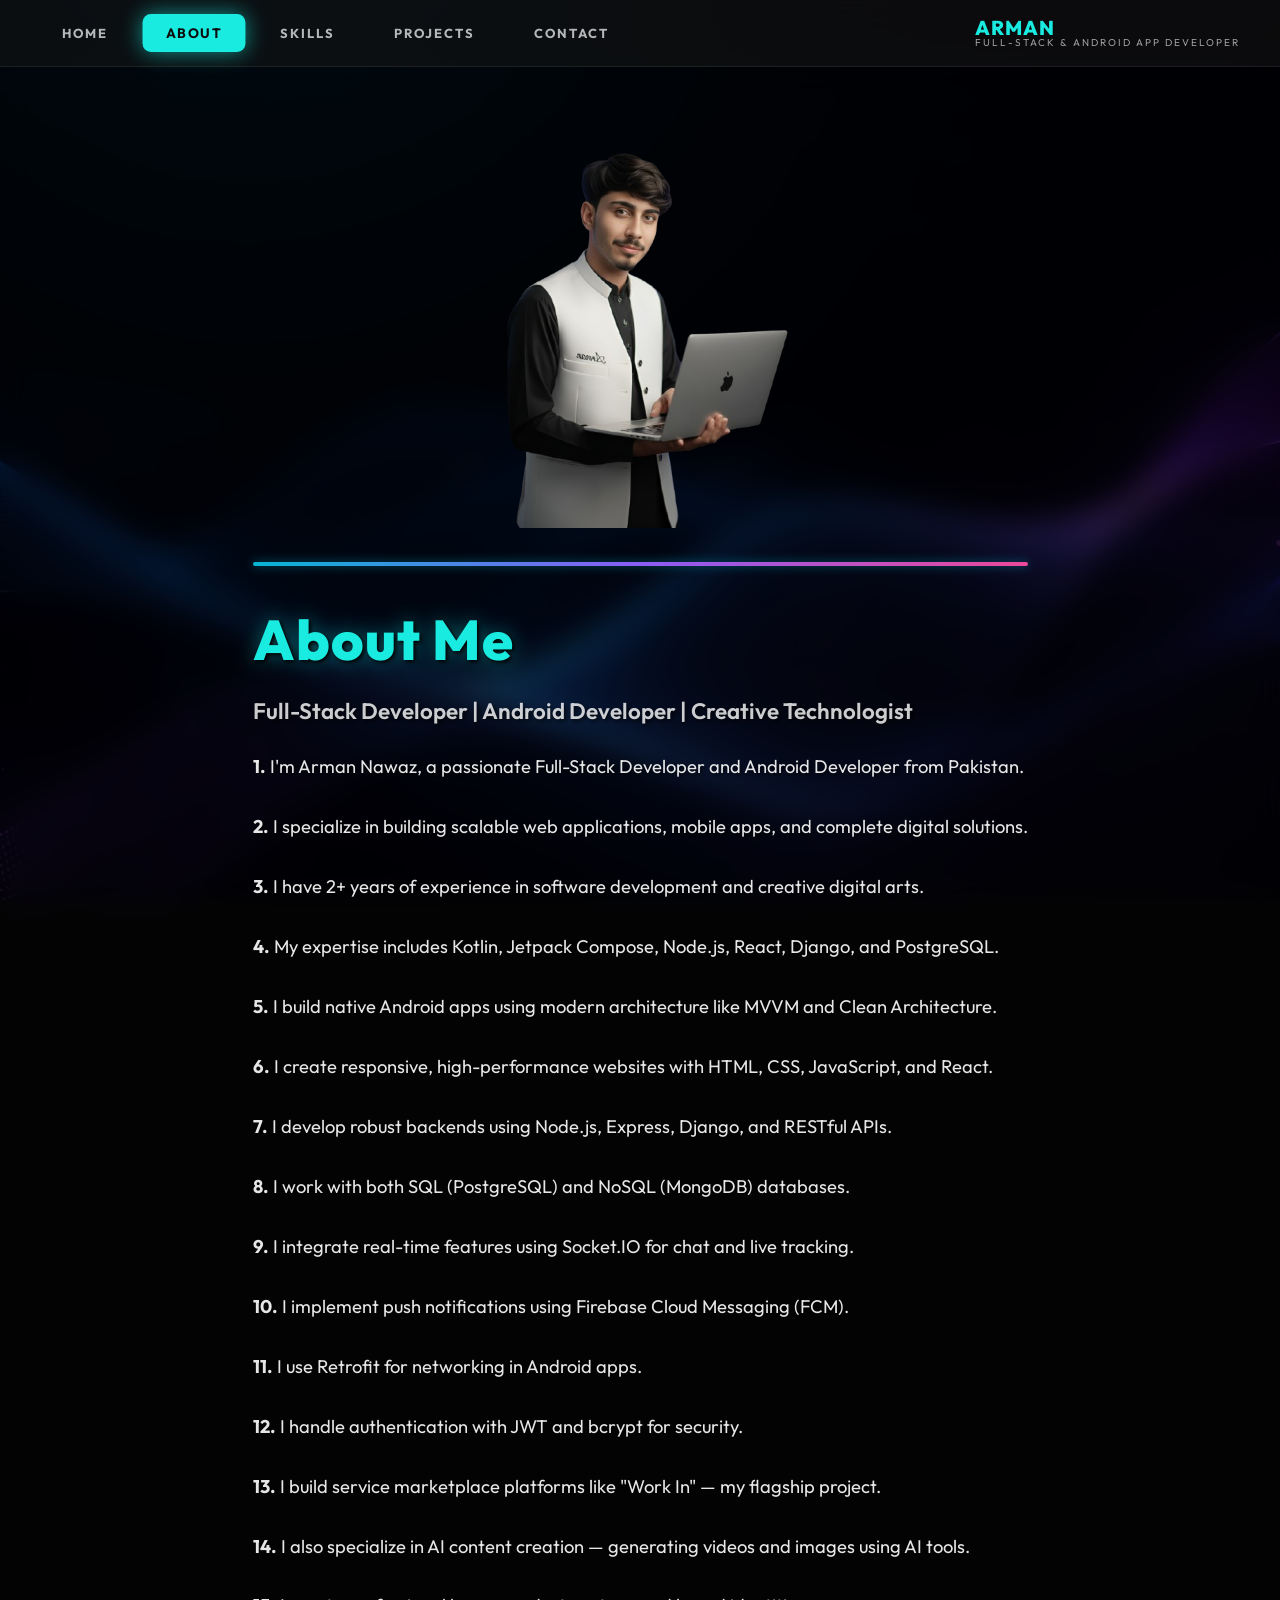
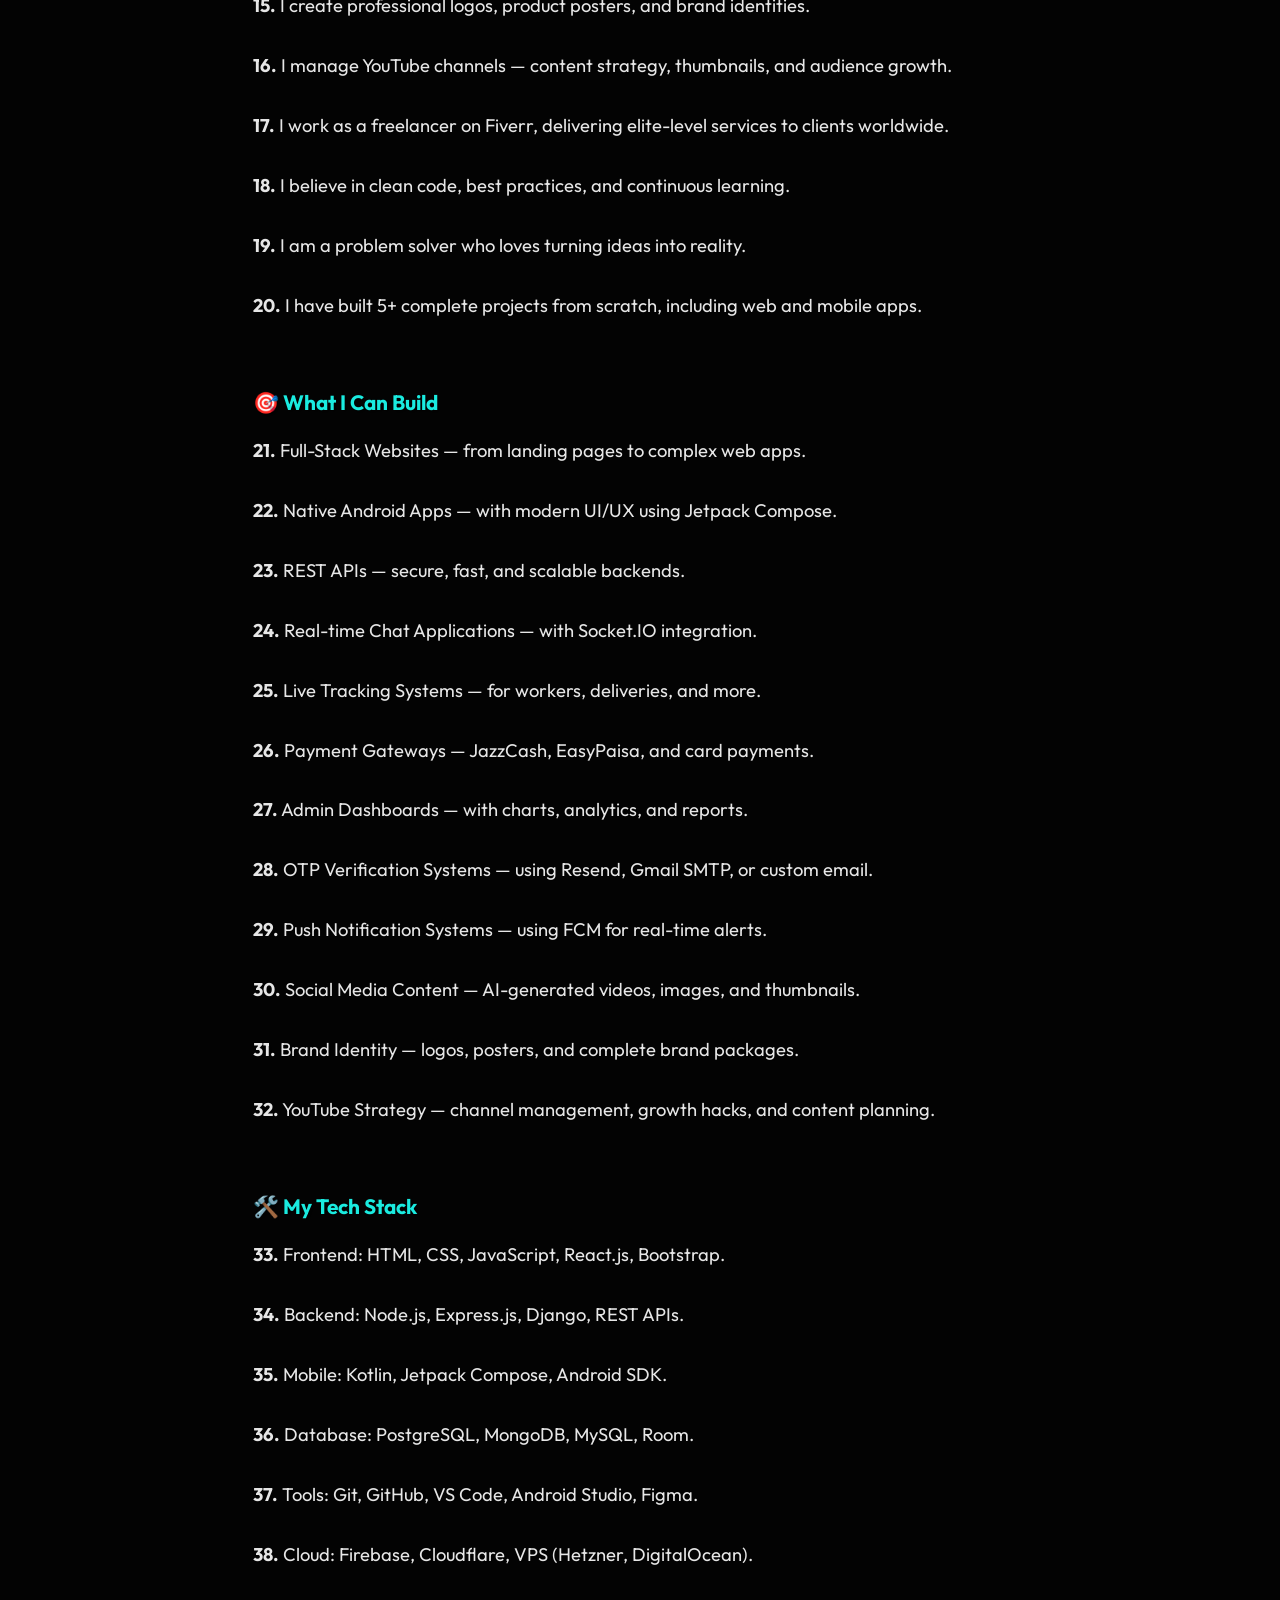
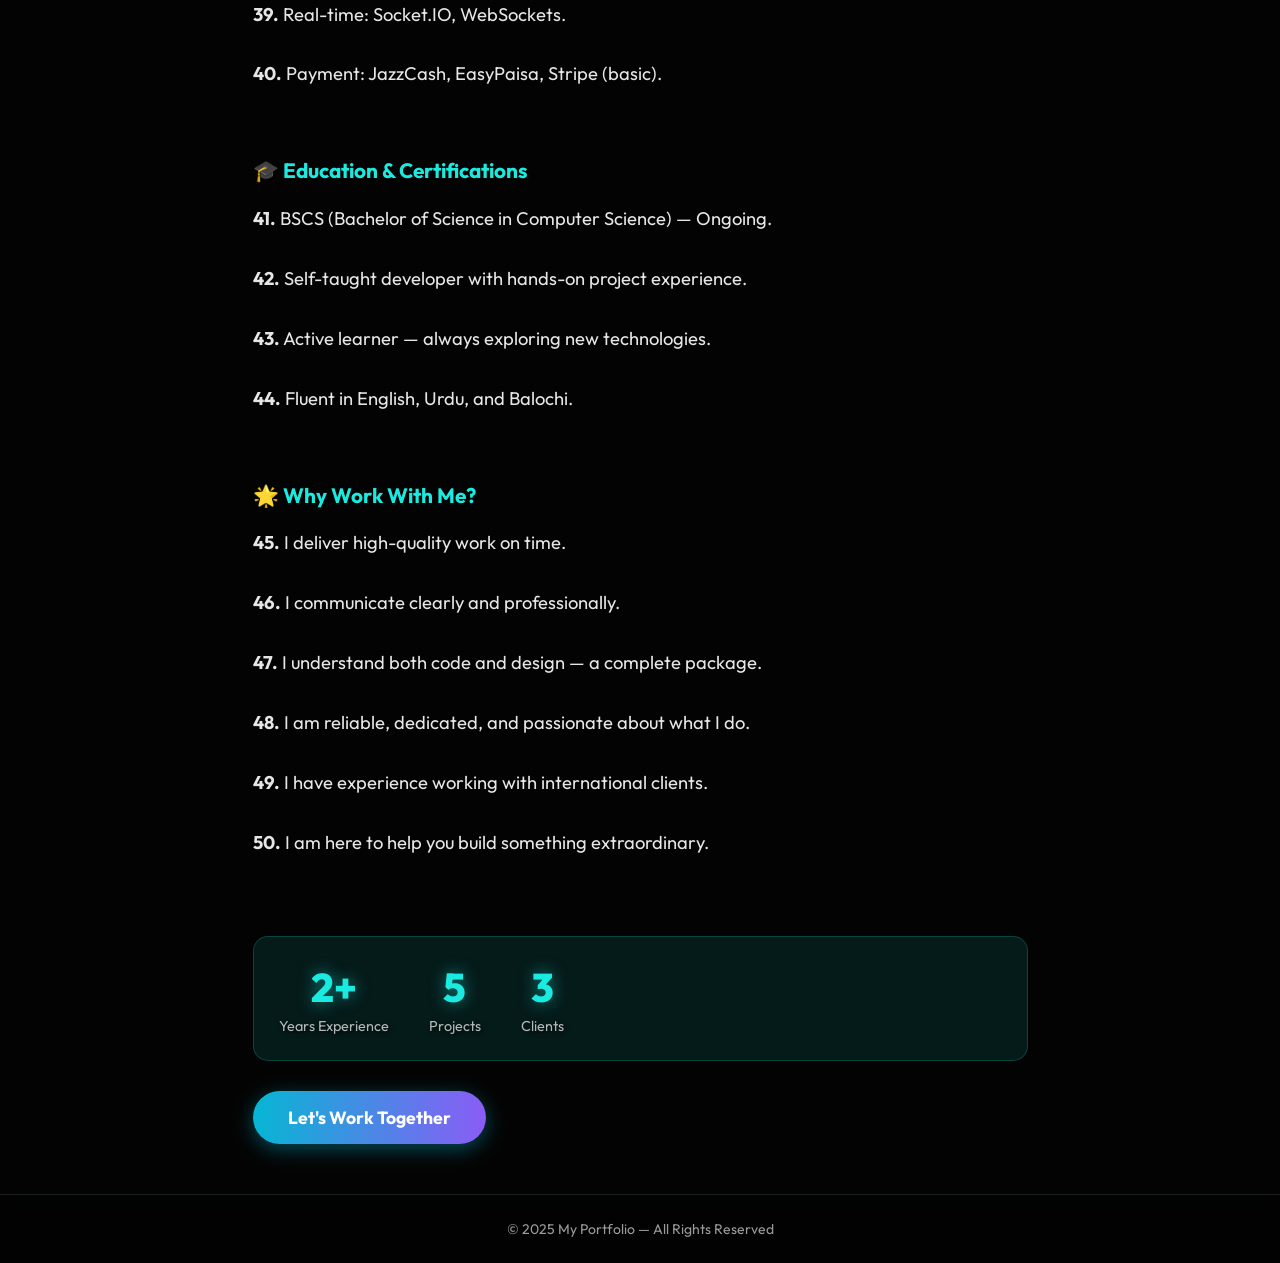
==== about.html @ 62e18ff0 "Add files via upload" ====
<!DOCTYPE html>
<html lang="en">

<head>
  <meta charset="UTF-8">
  <meta name="viewport" content="width=device-width, initial-scale=1.0">
  <title>About Me</title>
  <link rel="preconnect" href="https://fonts.googleapis.com">
  <link rel="preconnect" href="https://fonts.gstatic.com" crossorigin>
  <link href="https://fonts.googleapis.com/css2?family=Outfit:wght@300;400;600;700;800&display=swap" rel="stylesheet">
  <link rel="stylesheet" href="about.css">
</head>

<body>

  <!-- FIX: replaced old left-sidebar nav with the same top nav + hamburger menu used on Home page, for consistency across all pages -->
  <nav>
    <div class="nav-links-desktop">
      <a href="index.html">Home</a>
      <a href="about.html" class="active">About</a>
      <a href="skills.html">Skills</a>
      <a href="project.html">Projects</a>
      <a href="index.html#contact">Contact</a>
    </div>

    <div class="logo">
      Arman
      <span class="subtitle">Full-Stack & Android App Developer</span>
    </div>

    <input type="checkbox" id="menu-toggle" class="menu-toggle">
    <label for="menu-toggle" class="hamburger">
      <span></span>
      <span></span>
      <span></span>
    </label>
    <div class="nav-links">
      <a href="index.html">Home</a>
      <a href="about.html" class="active">About</a>
      <a href="skills.html">Skills</a>
      <a href="project.html">Projects</a>
      <a href="index.html#contact">Contact</a>
    </div>
  </nav>

  <div class="section">
    <div class="about-container">
      <div class="about-image">
        <img src="222222222.png" alt="Arman Nawaz">
      </div>
      <div class="about-text">
        <hr>
        <h1>About Me</h1>
        <h3>Full-Stack Developer | Android Developer | Creative Technologist</h3>

        <p><strong>1.</strong> I'm Arman Nawaz, a passionate Full-Stack Developer and Android Developer from Pakistan.</p>
        <p><strong>2.</strong> I specialize in building scalable web applications, mobile apps, and complete digital solutions.</p>
        <p><strong>3.</strong> I have 2+ years of experience in software development and creative digital arts.</p>
        <p><strong>4.</strong> My expertise includes Kotlin, Jetpack Compose, Node.js, React, Django, and PostgreSQL.</p>
        <p><strong>5.</strong> I build native Android apps using modern architecture like MVVM and Clean Architecture.</p>
        <p><strong>6.</strong> I create responsive, high-performance websites with HTML, CSS, JavaScript, and React.</p>
        <p><strong>7.</strong> I develop robust backends using Node.js, Express, Django, and RESTful APIs.</p>
        <p><strong>8.</strong> I work with both SQL (PostgreSQL) and NoSQL (MongoDB) databases.</p>
        <p><strong>9.</strong> I integrate real-time features using Socket.IO for chat and live tracking.</p>
        <p><strong>10.</strong> I implement push notifications using Firebase Cloud Messaging (FCM).</p>
        <p><strong>11.</strong> I use Retrofit for networking in Android apps.</p>
        <p><strong>12.</strong> I handle authentication with JWT and bcrypt for security.</p>
        <p><strong>13.</strong> I build service marketplace platforms like "Work In" — my flagship project.</p>
        <p><strong>14.</strong> I also specialize in AI content creation — generating videos and images using AI tools.</p>
        <p><strong>15.</strong> I create professional logos, product posters, and brand identities.</p>
        <p><strong>16.</strong> I manage YouTube channels — content strategy, thumbnails, and audience growth.</p>
        <p><strong>17.</strong> I work as a freelancer on Fiverr, delivering elite-level services to clients worldwide.</p>
        <p><strong>18.</strong> I believe in clean code, best practices, and continuous learning.</p>
        <p><strong>19.</strong> I am a problem solver who loves turning ideas into reality.</p>
        <p><strong>20.</strong> I have built 5+ complete projects from scratch, including web and mobile apps.</p>

        <br>

        <h4>🎯 What I Can Build</h4>
        <p><strong>21.</strong> Full-Stack Websites — from landing pages to complex web apps.</p>
        <p><strong>22.</strong> Native Android Apps — with modern UI/UX using Jetpack Compose.</p>
        <p><strong>23.</strong> REST APIs — secure, fast, and scalable backends.</p>
        <p><strong>24.</strong> Real-time Chat Applications — with Socket.IO integration.</p>
        <p><strong>25.</strong> Live Tracking Systems — for workers, deliveries, and more.</p>
        <p><strong>26.</strong> Payment Gateways — JazzCash, EasyPaisa, and card payments.</p>
        <p><strong>27.</strong> Admin Dashboards — with charts, analytics, and reports.</p>
        <p><strong>28.</strong> OTP Verification Systems — using Resend, Gmail SMTP, or custom email.</p>
        <p><strong>29.</strong> Push Notification Systems — using FCM for real-time alerts.</p>
        <p><strong>30.</strong> Social Media Content — AI-generated videos, images, and thumbnails.</p>
        <p><strong>31.</strong> Brand Identity — logos, posters, and complete brand packages.</p>
        <p><strong>32.</strong> YouTube Strategy — channel management, growth hacks, and content planning.</p>

        <br>

        <h4>🛠️ My Tech Stack</h4>
        <p><strong>33.</strong> Frontend: HTML, CSS, JavaScript, React.js, Bootstrap.</p>
        <p><strong>34.</strong> Backend: Node.js, Express.js, Django, REST APIs.</p>
        <p><strong>35.</strong> Mobile: Kotlin, Jetpack Compose, Android SDK.</p>
        <p><strong>36.</strong> Database: PostgreSQL, MongoDB, MySQL, Room.</p>
        <p><strong>37.</strong> Tools: Git, GitHub, VS Code, Android Studio, Figma.</p>
        <p><strong>38.</strong> Cloud: Firebase, Cloudflare, VPS (Hetzner, DigitalOcean).</p>
        <p><strong>39.</strong> Real-time: Socket.IO, WebSockets.</p>
        <p><strong>40.</strong> Payment: JazzCash, EasyPaisa, Stripe (basic).</p>

        <br>

        <h4>🎓 Education & Certifications</h4>
        <p><strong>41.</strong> BSCS (Bachelor of Science in Computer Science) — Ongoing.</p>
        <p><strong>42.</strong> Self-taught developer with hands-on project experience.</p>
        <p><strong>43.</strong> Active learner — always exploring new technologies.</p>
        <p><strong>44.</strong> Fluent in English, Urdu, and Balochi.</p>

        <br>

        <h4>🌟 Why Work With Me?</h4>
        <p><strong>45.</strong> I deliver high-quality work on time.</p>
        <p><strong>46.</strong> I communicate clearly and professionally.</p>
        <p><strong>47.</strong> I understand both code and design — a complete package.</p>
        <p><strong>48.</strong> I am reliable, dedicated, and passionate about what I do.</p>
        <p><strong>49.</strong> I have experience working with international clients.</p>
        <p><strong>50.</strong> I am here to help you build something extraordinary.</p>

        <br>

        <div class="about-stats">
          <div class="stat">
            <span class="number">2+</span>
            <span class="label">Years Experience</span>
          </div>
          <div class="stat">
            <span class="number">5</span>
            <span class="label">Projects</span>
          </div>
          <div class="stat">
            <span class="number">3</span>
            <span class="label">Clients</span>
          </div>
        </div>

        <a href="contact.html" class="btn btn-primary">Let's Work Together</a>
      </div>
    </div>
  </div>

  <footer>
    © 2025 My Portfolio — All Rights Reserved
  </footer>

</body>

</html>
---- about.css ----
/* ===================== SHARED TOP NAV (same on every page) ===================== */
nav {
  width: 100%;
  padding: 15px 40px;
  background: rgba(13, 13, 13, 0.85);
  position: sticky;
  top: 0;
  z-index: 1000;
  display: flex;
  align-items: center;
  justify-content: space-between;
  backdrop-filter: blur(20px);
  border-bottom: 1px solid rgba(255, 255, 255, 0.08);
  box-sizing: border-box;
}

.logo {
  font-family: 'Outfit', sans-serif;
  font-size: 20px;
  font-weight: 800;
  color: #1aebe0;
  text-transform: uppercase;
  letter-spacing: 1px;
  display: flex;
  flex-direction: column;
  line-height: 1;
}

.logo .subtitle {
  font-size: 10px;
  color: rgba(255, 255, 255, 0.6);
  font-weight: 400;
  letter-spacing: 2px;
}

.nav-links-desktop {
  display: flex;
  gap: 15px;
}

nav a {
  color: rgba(255, 255, 255, 0.7);
  text-decoration: none;
  font-size: 13px;
  font-weight: 700;
  text-transform: uppercase;
  letter-spacing: 2px;
  padding: 10px 22px;
  border-radius: 8px;
  transition: all 0.4s cubic-bezier(0.175, 0.885, 0.32, 1.275);
  font-family: 'Outfit', sans-serif;
  position: relative;
  overflow: hidden;
}

nav a::before {
  content: '';
  position: absolute;
  top: 0;
  left: -100%;
  width: 100%;
  height: 100%;
  background: linear-gradient(90deg, transparent, rgba(255, 255, 255, 0.15), transparent);
  transition: 0.5s;
}

nav a:hover::before {
  left: 100%;
}

nav a:hover {
  color: #ffffff;
  background: rgba(10, 230, 238, 0.1);
  transform: translateY(-3px);
}

nav a.active {
  color: #0d0d0d !important;
  background: #1aebe0 !important;
  box-shadow: 0 0 20px rgba(26, 235, 224, 0.6);
  transform: translateY(0) scale(1.05);
}

.menu-toggle,
.nav-links {
  display: none;
}

.hamburger {
  display: none;
  cursor: pointer;
  padding: 10px;
  z-index: 1001;
}

.hamburger span {
  display: block;
  width: 25px;
  height: 3px;
  background: #1aebe0;
  margin: 5px 0;
  transition: 0.3s;
  border-radius: 3px;
}

nav a::after {
  content: '';
  position: absolute;
  bottom: 0;
  left: 50%;
  width: 0;
  height: 2px;
  background: #1aebe0;
  transition: 0.3s;
  transform: translateX(-50%);
}

nav a.active::after,
nav a:hover::after {
  width: 40%;
}

@media (max-width: 768px) {
  .nav-links-desktop {
    display: none;
  }

  .hamburger {
    display: block;
  }

  .menu-toggle:checked ~ .nav-links {
    display: flex;
    flex-direction: column;
    position: absolute;
    top: 70px;
    right: 40px;
    background: rgba(13, 13, 13, 0.95);
    border-radius: 10px;
    padding: 20px;
    min-width: 200px;
    backdrop-filter: blur(20px);
    border: 1px solid rgba(255, 255, 255, 0.1);
  }

  .nav-links a {
    color: rgba(255, 255, 255, 0.8);
    padding: 15px 20px;
    border-bottom: 1px solid rgba(255, 255, 255, 0.05);
    font-size: 13px;
    width: 100%;
    text-align: left;
    background: transparent;
    border-left: none;
    box-sizing: border-box;
  }

  .nav-links a:hover {
    background: rgba(26, 235, 224, 0.1);
    color: #1aebe0 !important;
    padding-left: 25px;
  }

  .nav-links a.active {
    background: #1aebe0 !important;
    color: #0d0d0d !important;
    font-weight: 700;
  }

  nav {
    padding: 15px 25px;
    justify-content: space-between;
    background: rgba(13, 13, 13, 0.95);
  }
}

@media (max-width: 480px) {
  nav {
    padding: 15px 15px;
    gap: 5px;
  }

  nav a {
    font-size: 10px;
    padding: 7px 10px;
    letter-spacing: 0.5px;
  }
}
/* ===================== END SHARED NAV ===================== */

/* ===================== ABOUT PAGE CONTENT ===================== */
@import url('https://fonts.googleapis.com/css2?family=Outfit:wght@300;400;600;700;800&display=swap');

body {
    margin: 0;
    font-family: 'Outfit', sans-serif;
    background: #0d0d0d url('portfiloo web image.jpg') no-repeat center center fixed;
    background-size: cover;
    color: #ffffff;
    scroll-behavior: smooth;
    overflow-x: hidden;
}

/* FIX: content no longer needs margin-left:220px — nav is now a normal top bar, not a fixed sidebar */
.section {
    padding: 0;
    min-height: calc(100vh - 78px);
    display: flex;
    justify-content: center;
    align-items: center;
}

.about-container {
    display: flex;
    flex-direction: column;
    gap: 40px;
    justify-content: center;
    align-items: center;
    background: rgba(0, 0, 0, 0.7);
    backdrop-filter: blur(15px);
    border-radius: 0;
    padding: 50px 40px;
    box-shadow: 0 8px 32px rgba(0, 0, 0, 0.5), 0 0 40px rgba(26, 235, 224, 0.1);
    border: none;
    width: 100%;
    max-width: 100%;
    transition: transform 0.3s ease, box-shadow 0.3s ease;
}

.about-container:hover {
    transform: translateY(-5px);
    box-shadow: 0 12px 40px rgba(0, 0, 0, 0.6), 0 0 50px rgba(26, 235, 224, 0.15);
}

.about-image {
    text-align: center;
    max-width: 300px;
    margin: 0 auto;
}

.about-image img {
    width: 100%;
    height: auto;
    object-fit: cover;
    border-radius: 20px;
    box-shadow: none;
    position: relative;
    animation: moveRightLeft 4s ease-in-out infinite alternate;
}

@keyframes moveRightLeft {
    0% { transform: translateX(-20px); }
    100% { transform: translateX(20px); }
}

.about-text hr {
    border: none;
    height: 4px;
    background: linear-gradient(90deg, #06b6d4, #8b5cf6, #ec4899);
    margin: -10px 0 30px 0;
    width: 100%;
    border-radius: 2px;
    box-shadow: 0 0 10px rgba(6, 182, 212, 0.5);
}

.about-text {
    flex: 1;
    min-width: 300px;
}

.about-text h1 {
    font-size: 3.5em;
    margin-bottom: 20px;
    color: #1aebe0;
    text-shadow: 2px 2px 4px #000, 0 0 20px rgba(26, 235, 224, 0.4);
    font-family: 'Outfit', sans-serif;
    font-weight: 800;
    letter-spacing: 1px;
}

.about-text h3 {
    font-size: 1.4em;
    margin-bottom: 25px;
    color: rgba(255, 255, 255, 0.8);
    font-family: 'Outfit', sans-serif;
    font-weight: 600;
    text-shadow: 2px 2px 4px rgba(0, 0, 0, 0.8);
}

.about-text h4 {
    font-size: 1.3em;
    margin-bottom: 15px;
    margin-top: 20px;
    color: #1aebe0;
    font-family: 'Outfit', sans-serif;
    font-weight: 700;
    text-shadow: 2px 2px 4px rgba(0, 0, 0, 0.8);
}

.about-text p {
    font-size: 1.15em;
    line-height: 1.9;
    margin-bottom: 25px;
    color: rgba(255, 255, 255, 0.9);
    text-shadow: 2px 2px 4px rgba(0, 0, 0, 0.8);
}

.highlight {
    background: linear-gradient(90deg, #06b6d4, #8b5cf6, #ec4899);
    -webkit-background-clip: text;
    -webkit-text-fill-color: transparent;
    background-clip: text;
    font-weight: 700;
}

.about-stats {
    display: flex;
    gap: 40px;
    margin: 30px 0;
    padding: 25px;
    background: rgba(26, 235, 224, 0.1);
    border-radius: 15px;
    border: 1px solid rgba(26, 235, 224, 0.2);
}

.stat {
    text-align: center;
}

.stat .number {
    display: block;
    font-size: 2.5em;
    font-weight: 800;
    color: #1aebe0;
    text-shadow: 0 0 15px rgba(26, 235, 224, 0.5);
}

.stat .label {
    display: block;
    font-size: 0.9em;
    color: rgba(255, 255, 255, 0.7);
    margin-top: 5px;
    text-shadow: 2px 2px 4px rgba(0, 0, 0, 0.8);
}

.btn {
    display: inline-block;
    padding: 15px 35px;
    background: linear-gradient(90deg, #06b6d4, #8b5cf6);
    color: #fff;
    text-decoration: none;
    border-radius: 30px;
    font-weight: 700;
    font-size: 1.1em;
    transition: all 0.3s ease;
    box-shadow: 0 5px 20px rgba(6, 182, 212, 0.4);
}

.btn:hover {
    transform: translateY(-3px);
    box-shadow: 0 8px 30px rgba(6, 182, 212, 0.6);
    background: linear-gradient(90deg, #8b5cf6, #ec4899);
}

footer {
    text-align: center;
    padding: 25px;
    background-color: rgba(0, 0, 0, 0.8);
    color: rgba(255, 255, 255, 0.6);
    font-size: 14px;
    border-top: 1px solid rgba(255, 255, 255, 0.1);
    backdrop-filter: blur(10px);
}

/* Responsive for tablet/mobile content */
@media (max-width: 1024px) {
    .about-container {
        flex-direction: column;
        padding: 35px;
        gap: 40px;
        text-align: center;
    }

    .about-image {
        flex: none;
        width: 100%;
        max-width: 300px;
        margin: 0 auto;
    }

    .about-text h1 {
        font-size: 2.5em;
    }
}

@media (max-width: 768px) {
    .section {
        padding: 60px 25px;
    }

    .about-container {
        padding: 30px 25px;
        gap: 35px;
    }

    .about-text h1 {
        font-size: 2.2em;
        margin-bottom: 25px;
    }

    .about-text p {
        font-size: 1.05em;
        line-height: 1.7;
    }
}

@media (max-width: 480px) {
    .about-text h1 {
        font-size: 1.8em;
    }

    .about-text p {
        font-size: 1em;
        line-height: 1.6;
    }

    .about-container {
        padding: 25px 20px;
    }

    .section {
        padding: 50px 15px;
    }

    .about-image {
        max-width: 250px;
    }
}
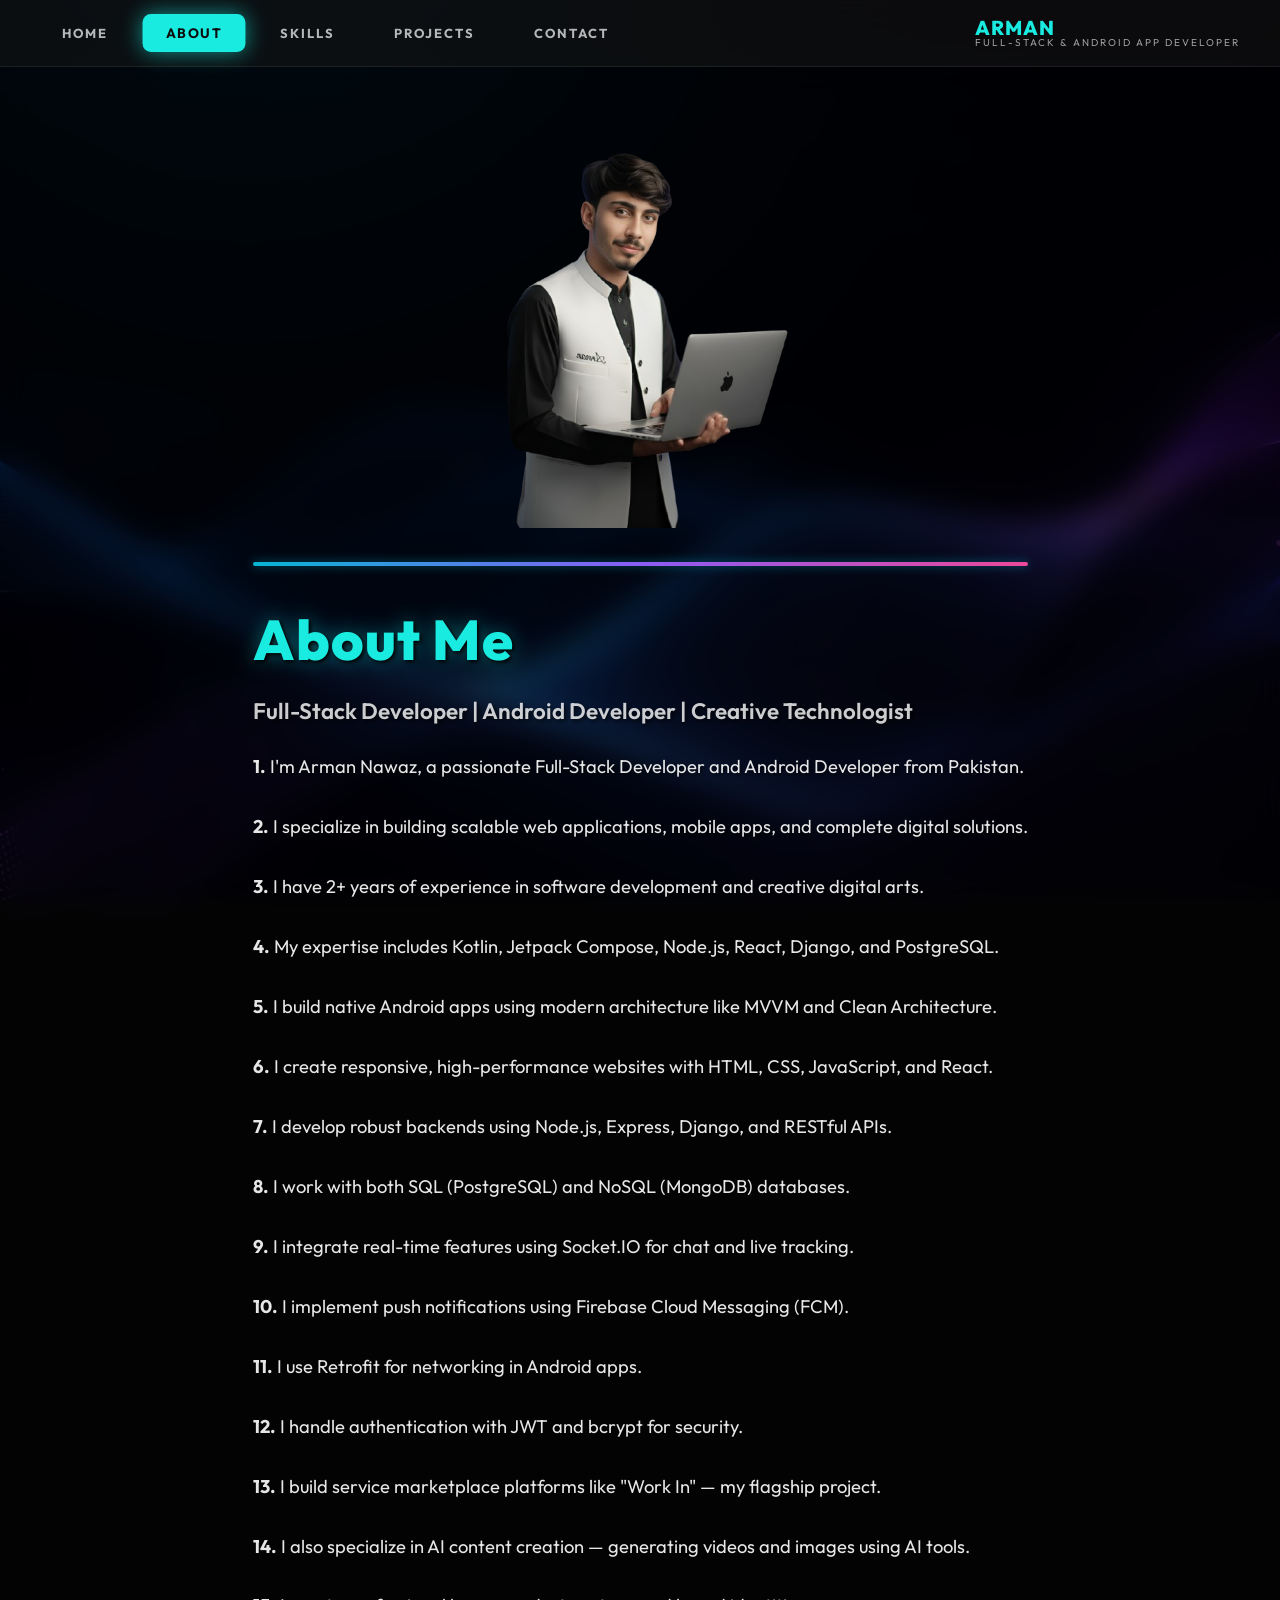
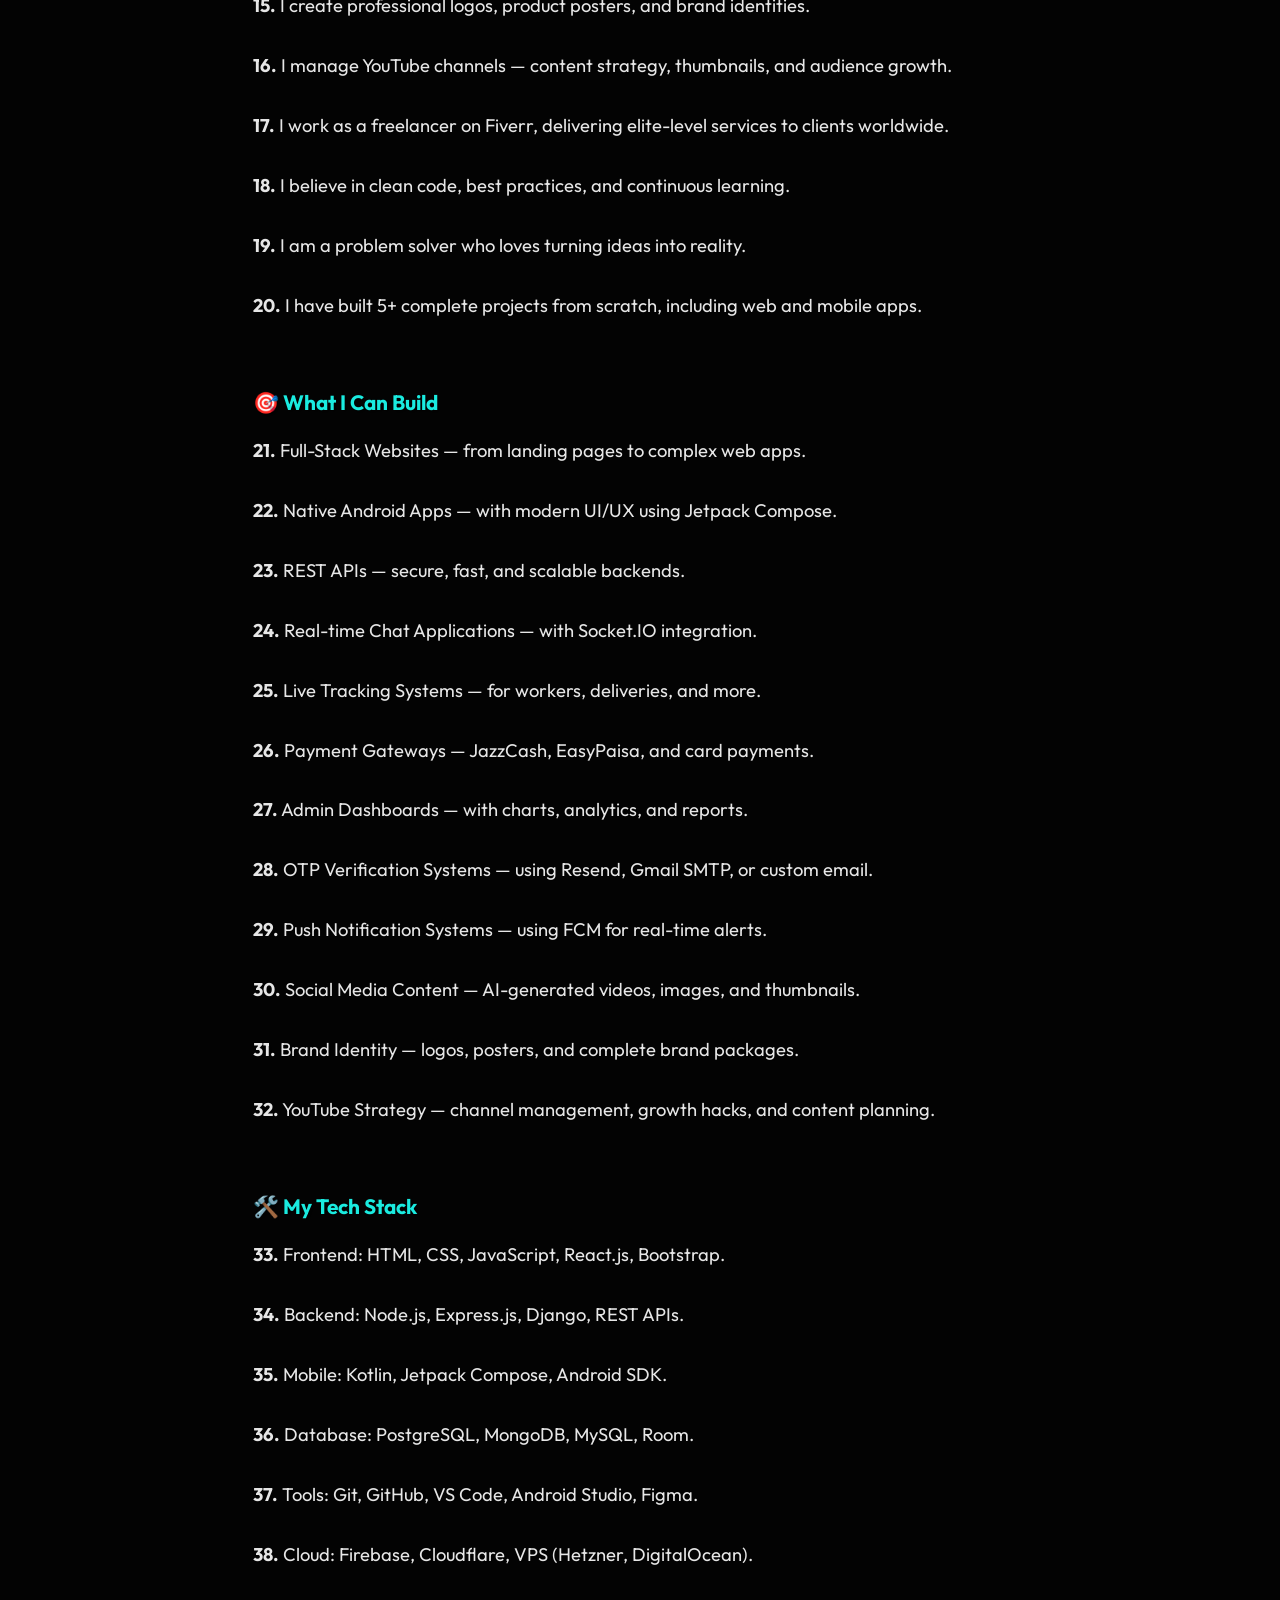
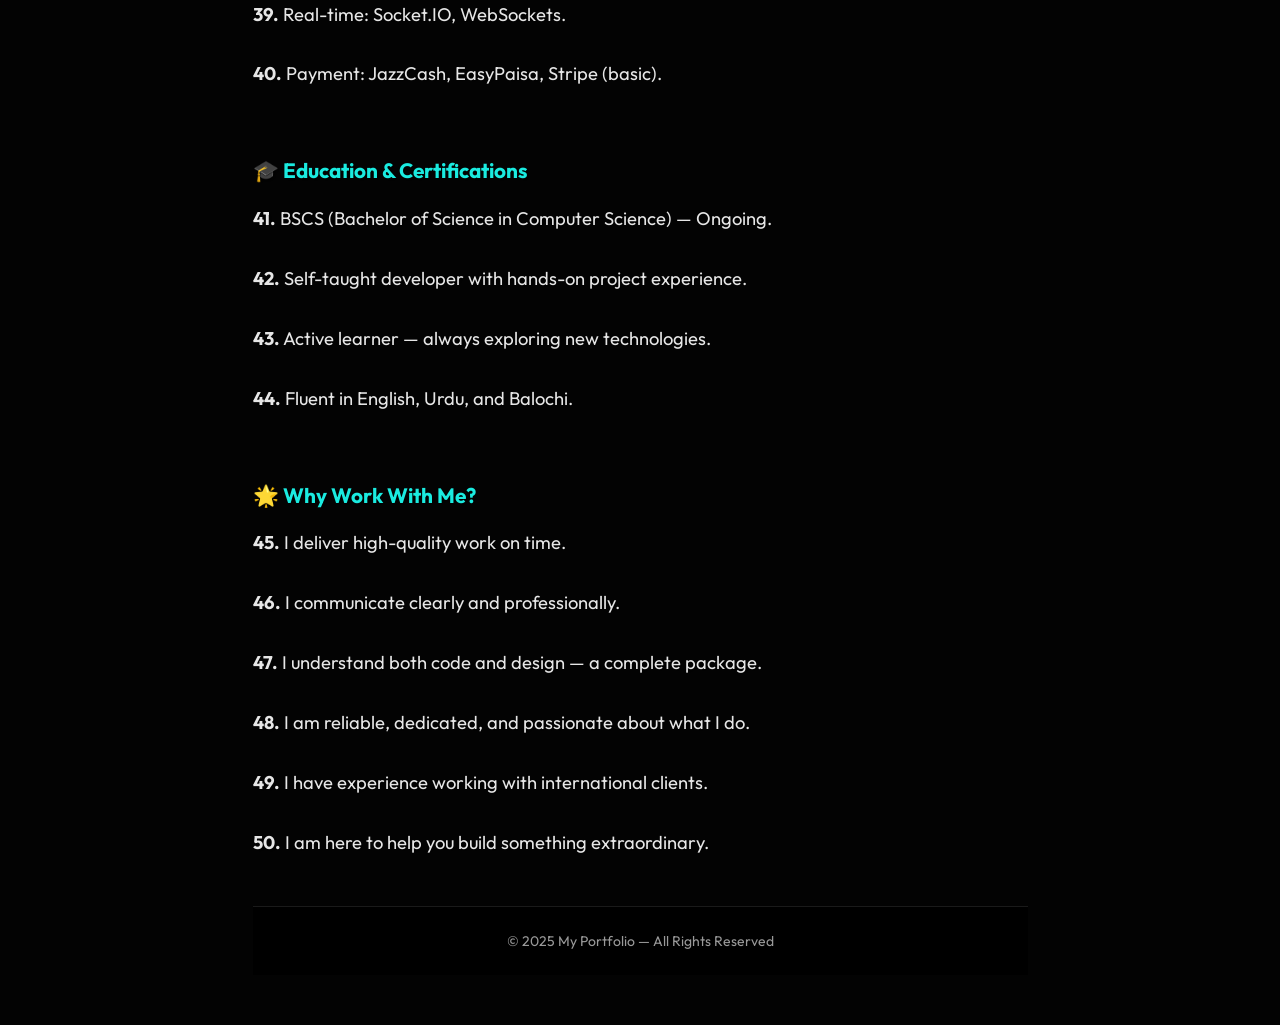
==== commit 622b083d: "Update about.html" ====
--- a/about.html
+++ b/about.html
@@ -122,30 +122,10 @@
 
         <br>
 
-        <div class="about-stats">
-          <div class="stat">
-            <span class="number">2+</span>
-            <span class="label">Years Experience</span>
-          </div>
-          <div class="stat">
-            <span class="number">5</span>
-            <span class="label">Projects</span>
-          </div>
-          <div class="stat">
-            <span class="number">3</span>
-            <span class="label">Clients</span>
-          </div>
-        </div>
-
-        <a href="contact.html" class="btn btn-primary">Let's Work Together</a>
-      </div>
-    </div>
-  </div>
-
   <footer>
     © 2025 My Portfolio — All Rights Reserved
   </footer>
 
 </body>
 
-</html>+</html>
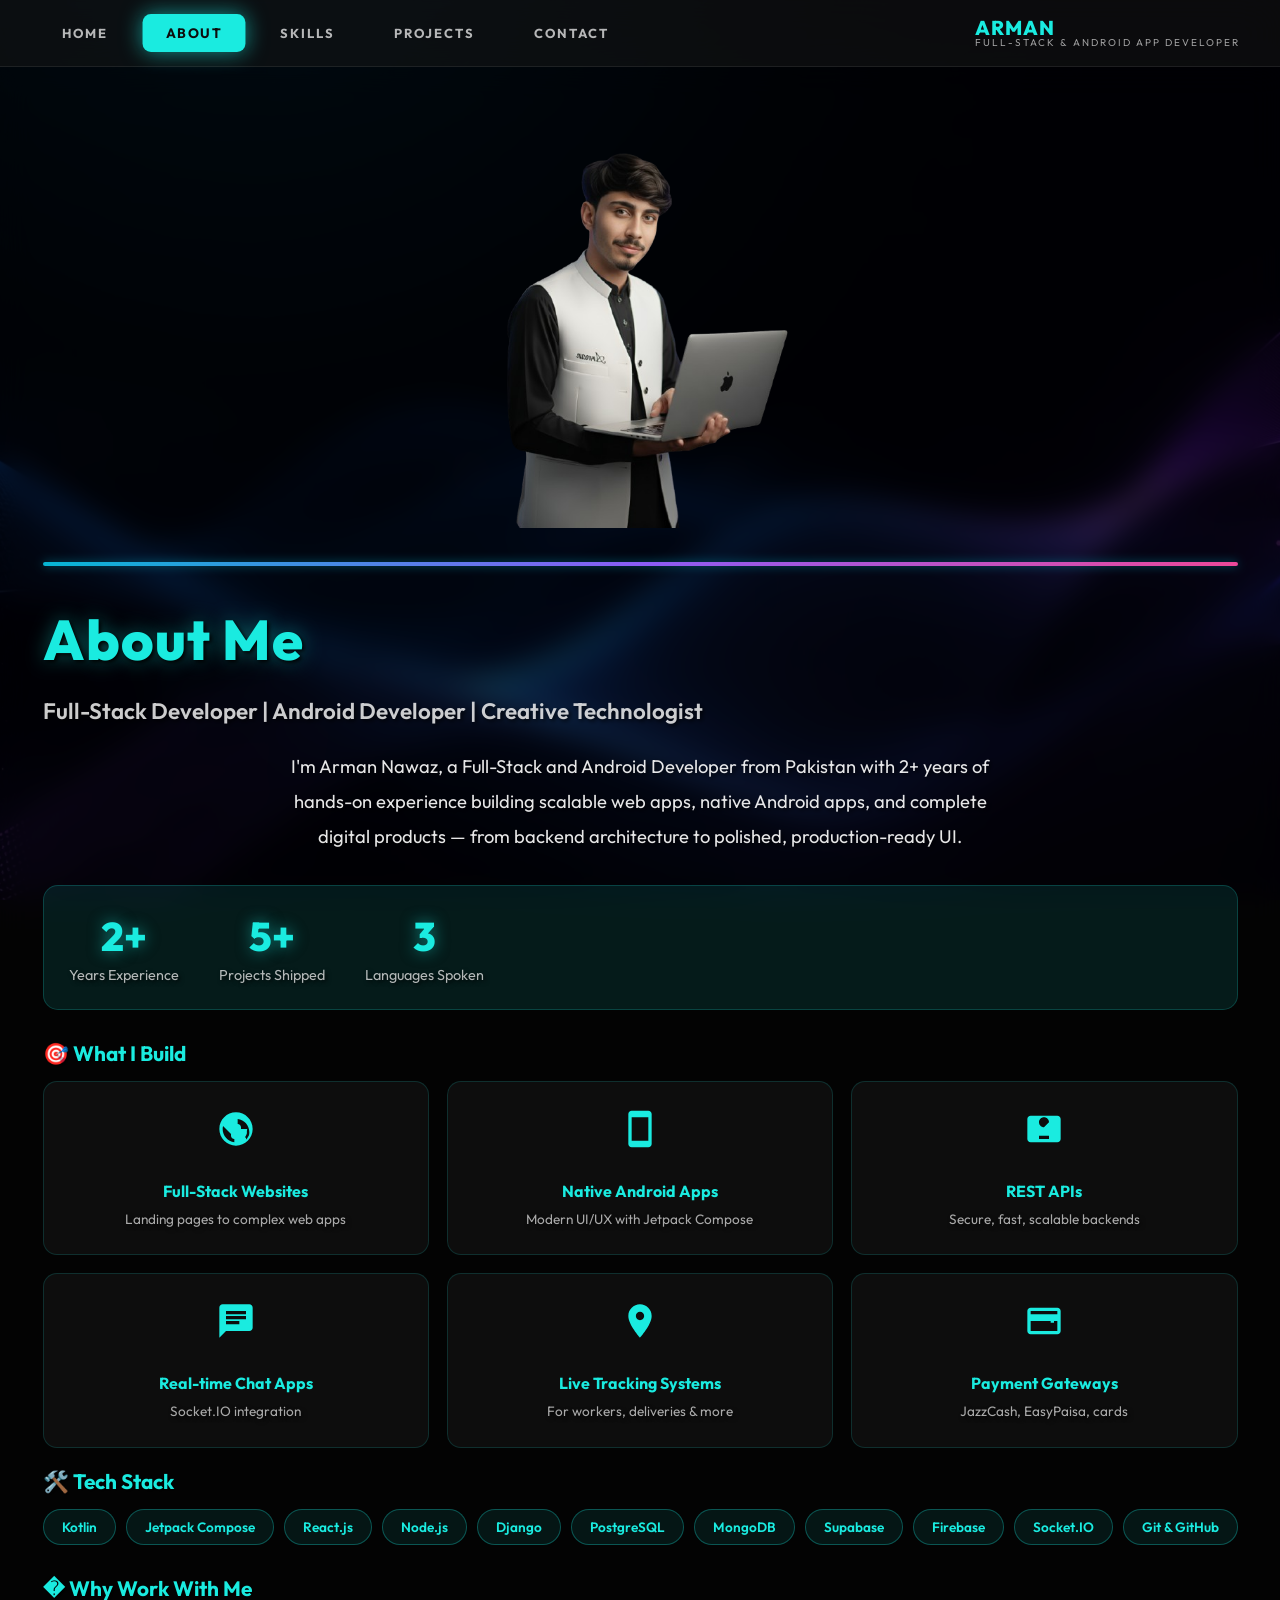
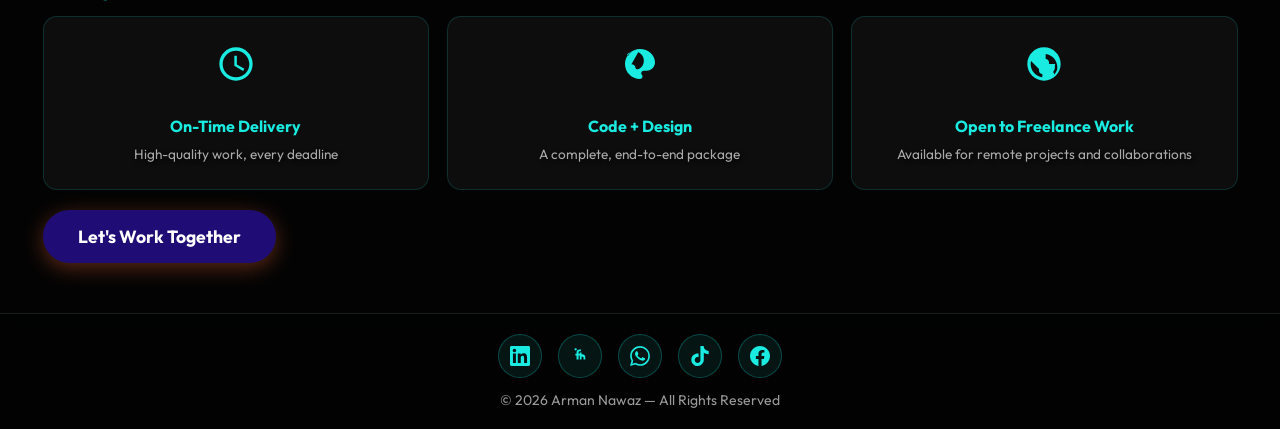
==== commit b007ae9e: "Restore original portfolio with Hire Me buttons and complete styling" ====
--- a/about.html
+++ b/about.html
@@ -5,6 +5,13 @@
   <meta charset="UTF-8">
   <meta name="viewport" content="width=device-width, initial-scale=1.0">
   <title>About Me</title>
+  <meta name="description" content="Learn more about Arman Nawaz — Full-Stack & Android Developer from Pakistan with 2+ years of experience in Kotlin, React, Node.js, and Firebase.">
+  <meta property="og:title" content="About Me — Arman Nawaz">
+  <meta property="og:description" content="Full-Stack & Android Developer — Kotlin, React, Node.js, Firebase. 2+ years experience building scalable applications.">
+  <meta property="og:image" content="https://arman.dpdns.org/main.png">
+  <meta property="og:url" content="https://arman.dpdns.org/about.html">
+  <meta property="og:type" content="website">
+  <link rel="icon" type="image/png" href="favicon.png">
   <link rel="preconnect" href="https://fonts.googleapis.com">
   <link rel="preconnect" href="https://fonts.gstatic.com" crossorigin>
   <link href="https://fonts.googleapis.com/css2?family=Outfit:wght@300;400;600;700;800&display=swap" rel="stylesheet">
@@ -53,77 +60,83 @@
         <h1>About Me</h1>
         <h3>Full-Stack Developer | Android Developer | Creative Technologist</h3>
 
-        <p><strong>1.</strong> I'm Arman Nawaz, a passionate Full-Stack Developer and Android Developer from Pakistan.</p>
-        <p><strong>2.</strong> I specialize in building scalable web applications, mobile apps, and complete digital solutions.</p>
-        <p><strong>3.</strong> I have 2+ years of experience in software development and creative digital arts.</p>
-        <p><strong>4.</strong> My expertise includes Kotlin, Jetpack Compose, Node.js, React, Django, and PostgreSQL.</p>
-        <p><strong>5.</strong> I build native Android apps using modern architecture like MVVM and Clean Architecture.</p>
-        <p><strong>6.</strong> I create responsive, high-performance websites with HTML, CSS, JavaScript, and React.</p>
-        <p><strong>7.</strong> I develop robust backends using Node.js, Express, Django, and RESTful APIs.</p>
-        <p><strong>8.</strong> I work with both SQL (PostgreSQL) and NoSQL (MongoDB) databases.</p>
-        <p><strong>9.</strong> I integrate real-time features using Socket.IO for chat and live tracking.</p>
-        <p><strong>10.</strong> I implement push notifications using Firebase Cloud Messaging (FCM).</p>
-        <p><strong>11.</strong> I use Retrofit for networking in Android apps.</p>
-        <p><strong>12.</strong> I handle authentication with JWT and bcrypt for security.</p>
-        <p><strong>13.</strong> I build service marketplace platforms like "Work In" — my flagship project.</p>
-        <p><strong>14.</strong> I also specialize in AI content creation — generating videos and images using AI tools.</p>
-        <p><strong>15.</strong> I create professional logos, product posters, and brand identities.</p>
-        <p><strong>16.</strong> I manage YouTube channels — content strategy, thumbnails, and audience growth.</p>
-        <p><strong>17.</strong> I work as a freelancer on Fiverr, delivering elite-level services to clients worldwide.</p>
-        <p><strong>18.</strong> I believe in clean code, best practices, and continuous learning.</p>
-        <p><strong>19.</strong> I am a problem solver who loves turning ideas into reality.</p>
-        <p><strong>20.</strong> I have built 5+ complete projects from scratch, including web and mobile apps.</p>
+        <p class="about-intro">
+          I'm Arman Nawaz, a Full-Stack and Android Developer from Pakistan
+          with 2+ years of hands-on experience building scalable web apps,
+          native Android apps, and complete digital products — from backend
+          architecture to polished, production-ready UI.
+        </p>
+
+        <div class="about-stats">
+          <div class="stat"><span class="number">2+</span><span class="label">Years Experience</span></div>
+          <div class="stat"><span class="number">5+</span><span class="label">Projects Shipped</span></div>
+          <div class="stat"><span class="number">3</span><span class="label">Languages Spoken</span></div>
+        </div>
+
+        <h4>🎯 What I Build</h4>
+        <div class="about-card-grid">
+          <div class="about-card"><i class="icon"><svg viewBox="0 0 24 24" width="32" height="32" fill="#1aebe0"><path d="M12 2C6.48 2 2 6.48 2 12s4.48 10 10 10 10-4.48 10-10S17.52 2 12 2zm-1 17.93c-3.95-.49-7-3.85-7-7.93 0-.62.08-1.21.21-1.79L9 15v1c0 1.1.9 2 2 2v1.93zm6.9-2.54c-.26-.81-1-1.39-1.9-1.39-.1 0-.2.02-.29.06l-2.15.92c-.64.28-1.07.92-1.07 1.63V19c0 .36.07.7.19 1.01 2.91-.7 5.2-2.91 5.9-5.61-.05-.19-.07-.38-.07-.57 0-.62.08-1.21.21-1.79L15 12v-1c0-1.1-.9-2-2-2V6.07c3.95.49 7 3.85 7 7.93 0 .62-.08 1.21-.21 1.79l-1.49 2.54z"/></svg></i><h5>Full-Stack Websites</h5><p>Landing pages to complex web apps</p></div>
+          <div class="about-card"><i class="icon"><svg viewBox="0 0 24 24" width="32" height="32" fill="#1aebe0"><path d="M17 1.01L7 1c-1.1 0-2 .9-2 2v18c0 1.1.9 2 2 2h10c1.1 0 2-.9 2-2V3c0-1.1-.9-1.99-2-1.99zM17 19H7V5h10v14z"/></svg></i><h5>Native Android Apps</h5><p>Modern UI/UX with Jetpack Compose</p></div>
+          <div class="about-card"><i class="icon"><svg viewBox="0 0 24 24" width="32" height="32" fill="#1aebe0"><path d="M20 4H4c-1.1 0-1.99.9-1.99 2L2 18c0 1.1.9 2 2 2h16c1.1 0 2-.9 2-2V6c0-1.1-.9-2-2-2zm-5 14H9v-2h6v2zm-3-7c-1.66 0-3-1.34-3-3s1.34-3 3-3 3 1.34 3 3-3zm3-1h-6v-2h6v2z"/></svg></i><h5>REST APIs</h5><p>Secure, fast, scalable backends</p></div>
+          <div class="about-card"><i class="icon"><svg viewBox="0 0 24 24" width="32" height="32" fill="#1aebe0"><path d="M20 2H4c-1.1 0-2 .9-2 2v18l4-4h14c1.1 0 2-.9 2-2V4c0-1.1-.9-2-2-2zM6 9h12v2H6V9zm8 5H6v-2h8v2zm4-6H6V6h12v2z"/></svg></i><h5>Real-time Chat Apps</h5><p>Socket.IO integration</p></div>
+          <div class="about-card"><i class="icon"><svg viewBox="0 0 24 24" width="32" height="32" fill="#1aebe0"><path d="M12 2C8.13 2 5 5.13 5 9c0 5.25 7 13 7 13s7-7.75 7-13c0-3.87-3.13-7-7-7zm0 9.5c-1.38 0-2.5-1.12-2.5-2.5s1.12-2.5 2.5-2.5 2.5 1.12 2.5 2.5-1.12 2.5-2.5 2.5z"/></svg></i><h5>Live Tracking Systems</h5><p>For workers, deliveries & more</p></div>
+          <div class="about-card"><i class="icon"><svg viewBox="0 0 24 24" width="32" height="32" fill="#1aebe0"><path d="M20 4H4c-1.11 0-1.99.89-1.99 2L2 18c0 1.11.89 2 2 2h16c1.11 0 2-.89 2-2V6c0-1.11-.89-2-2-2zm0 14H4v-6h16v6zm0-10H4V6h16v2zm-2 3h-2v2h2v-2z"/></svg></i><h5>Payment Gateways</h5><p>JazzCash, EasyPaisa, cards</p></div>
+        </div>
+
+        <h4>🛠️ Tech Stack</h4>
+        <div class="tech-badge-row">
+          <span class="tech-badge">Kotlin</span>
+          <span class="tech-badge">Jetpack Compose</span>
+          <span class="tech-badge">React.js</span>
+          <span class="tech-badge">Node.js</span>
+          <span class="tech-badge">Django</span>
+          <span class="tech-badge">PostgreSQL</span>
+          <span class="tech-badge">MongoDB</span>
+          <span class="tech-badge">Supabase</span>
+          <span class="tech-badge">Firebase</span>
+          <span class="tech-badge">Socket.IO</span>
+          <span class="tech-badge">Git & GitHub</span>
+        </div>
+
+        <h4>� Why Work With Me</h4>
+        <div class="about-card-grid three-col">
+          <div class="about-card"><i class="icon"><svg viewBox="0 0 24 24" width="32" height="32" fill="#1aebe0"><path d="M11.99 2C6.47 2 2 6.48 2 12s4.47 10 9.99 10C17.52 22 22 17.52 22 12S17.52 2 11.99 2zM12 20c-4.42 0-8-3.58-8-8s3.58-8 8-8 8 3.58 8 8-3.58 8-8 8zm.5-13H11v6l5.25 3.15.75-1.23-4.5-2.67z"/></svg></i><h5>On-Time Delivery</h5><p>High-quality work, every deadline</p></div>
+          <div class="about-card"><i class="icon"><svg viewBox="0 0 24 24" width="32" height="32" fill="#1aebe0"><path d="M12 3c-4.97 0-9 4.03-9 9s4.03 9 9 9c.83 0 1.5-.67 1.5-1.5 0-.39-.15-.74-.39-1.01-.23-.26-.38-.61-.38-.99 0-.83.67-1.5 1.5-1.5H16c2.76 0 5-2.24 5-5 0-4.42-4.03-8-9-8-3.5 0-6.48 2.22-7.7 5.32-.13.33.03.7.36.43.04.09.1.14.17.14.38 0 .69-.31.69-.69 0-.27-.17-.52-.41-.61C2.85 6.62 5.5 4.5 8.8 4.5c3.03 0 5.5 2.47 5.5 5.5 0 1.97-1.03 3.83-2.7 4.9-.29.18-.65.29-1 .29-.7 0-1.36-.34-1.77-.89-.19-.25-.45-.37-.72-.37-.55 0-1 .45-1 1 0 .56.14 1.09.4 1.56-.1.15-.21.3-.34.44 1.06-.22 2.21-.93 2.21-2.24 0-1.38-1.12-2.5-2.5-2.5z"/></svg></i><h5>Code + Design</h5><p>A complete, end-to-end package</p></div>
+          <div class="about-card"><i class="icon"><svg viewBox="0 0 24 24" width="32" height="32" fill="#1aebe0"><path d="M12 2C6.48 2 2 6.48 2 12s4.48 10 10 10 10-4.48 10-10S17.52 2 12 2zm-1 17.93c-3.95-.49-7-3.85-7-7.93 0-.62.08-1.21.21-1.79L9 15v1c0 1.1.9 2 2 2v1.93zm6.9-2.54c-.26-.81-1-1.39-1.9-1.39-.1 0-.2.02-.29.06l-2.15.92c-.64.28-1.07.92-1.07 1.63V19c0 .36.07.7.19 1.01 2.91-.7 5.2-2.91 5.9-5.61-.05-.19-.07-.38-.07-.57 0-.62.08-1.21.21-1.79L15 12v-1c0-1.1-.9-2-2-2V6.07c3.95.49 7 3.85 7 7.93 0 .62-.08 1.21-.21 1.79l-1.49 2.54z"/></svg></i><h5>Open to Freelance Work</h5><p>Available for remote projects and collaborations</p></div>
+        </div>
+
+        <a href="contact.html" class="btn">Let's Work Together</a>
 
         <br>
 
-        <h4>🎯 What I Can Build</h4>
-        <p><strong>21.</strong> Full-Stack Websites — from landing pages to complex web apps.</p>
-        <p><strong>22.</strong> Native Android Apps — with modern UI/UX using Jetpack Compose.</p>
-        <p><strong>23.</strong> REST APIs — secure, fast, and scalable backends.</p>
-        <p><strong>24.</strong> Real-time Chat Applications — with Socket.IO integration.</p>
-        <p><strong>25.</strong> Live Tracking Systems — for workers, deliveries, and more.</p>
-        <p><strong>26.</strong> Payment Gateways — JazzCash, EasyPaisa, and card payments.</p>
-        <p><strong>27.</strong> Admin Dashboards — with charts, analytics, and reports.</p>
-        <p><strong>28.</strong> OTP Verification Systems — using Resend, Gmail SMTP, or custom email.</p>
-        <p><strong>29.</strong> Push Notification Systems — using FCM for real-time alerts.</p>
-        <p><strong>30.</strong> Social Media Content — AI-generated videos, images, and thumbnails.</p>
-        <p><strong>31.</strong> Brand Identity — logos, posters, and complete brand packages.</p>
-        <p><strong>32.</strong> YouTube Strategy — channel management, growth hacks, and content planning.</p>
-
-        <br>
-
-        <h4>🛠️ My Tech Stack</h4>
-        <p><strong>33.</strong> Frontend: HTML, CSS, JavaScript, React.js, Bootstrap.</p>
-        <p><strong>34.</strong> Backend: Node.js, Express.js, Django, REST APIs.</p>
-        <p><strong>35.</strong> Mobile: Kotlin, Jetpack Compose, Android SDK.</p>
-        <p><strong>36.</strong> Database: PostgreSQL, MongoDB, MySQL, Room.</p>
-        <p><strong>37.</strong> Tools: Git, GitHub, VS Code, Android Studio, Figma.</p>
-        <p><strong>38.</strong> Cloud: Firebase, Cloudflare, VPS (Hetzner, DigitalOcean).</p>
-        <p><strong>39.</strong> Real-time: Socket.IO, WebSockets.</p>
-        <p><strong>40.</strong> Payment: JazzCash, EasyPaisa, Stripe (basic).</p>
-
-        <br>
-
-        <h4>🎓 Education & Certifications</h4>
-        <p><strong>41.</strong> BSCS (Bachelor of Science in Computer Science) — Ongoing.</p>
-        <p><strong>42.</strong> Self-taught developer with hands-on project experience.</p>
-        <p><strong>43.</strong> Active learner — always exploring new technologies.</p>
-        <p><strong>44.</strong> Fluent in English, Urdu, and Balochi.</p>
-
-        <br>
-
-        <h4>🌟 Why Work With Me?</h4>
-        <p><strong>45.</strong> I deliver high-quality work on time.</p>
-        <p><strong>46.</strong> I communicate clearly and professionally.</p>
-        <p><strong>47.</strong> I understand both code and design — a complete package.</p>
-        <p><strong>48.</strong> I am reliable, dedicated, and passionate about what I do.</p>
-        <p><strong>49.</strong> I have experience working with international clients.</p>
-        <p><strong>50.</strong> I am here to help you build something extraordinary.</p>
-
-        <br>
+      </div>  <!-- closes .about-text -->
+    </div>  <!-- closes .about-container -->
+  </div>  <!-- closes .section -->
 
   <footer>
-    © 2025 My Portfolio — All Rights Reserved
+    <div class="social-icons-row">
+      <a href="https://www.linkedin.com/in/YOUR-LINKEDIN-USERNAME" target="_blank"
+         rel="noopener" aria-label="LinkedIn" class="social-icon-link">
+        <svg viewBox="0 0 24 24" width="20" height="20" fill="#1aebe0"><path d="M20.447 20.452h-3.554v-5.569c0-1.328-.027-3.037-1.852-3.037-1.853 0-2.136 1.445-2.136 2.939v5.667H9.351V9h3.414v1.561h.046c.477-.9 1.637-1.85 3.37-1.85 3.601 0 4.267 2.37 4.267 5.455v6.286zM5.337 7.433c-1.144 0-2.063-.926-2.063-2.065 0-1.138.92-2.063 2.063-2.063 1.14 0 2.064.925 2.064 2.063 0 1.139-.925 2.065-2.064 2.065zm1.782 13.019H3.555V9h3.564v11.452zM22.225 0H1.771C.792 0 0 .774 0 1.729v20.542C0 23.227.792 24 1.771 24h20.451C23.2 24 24 23.227 24 22.271V1.729C24 .774 23.2 0 22.222 0h.003z"/></svg>
+      </a>
+      <a href="https://www.fiverr.com/devbyarman" target="_blank"
+         rel="noopener" aria-label="Fiverr" class="social-icon-link">
+        <svg viewBox="0 0 24 24" width="20" height="20" fill="#1aebe0"><path d="M16.25 16.25v-2.1c0-.98-.67-1.4-1.4-1.4h-1.05v3.5h-2.1V7.75h2.1v2.1h1.05c2.05 0 3.5 1.25 3.5 3.5v2.9h-2.1zm-8.4 0v-4.9h-1.4v-2.1h1.4V7.75c0-1.95 1.3-3.5 3.5-3.5h1.75v2.1h-1.4c-.95 0-1.4.45-1.4 1.4v1.5h2.8v2.1h-2.8v4.9h-2.45zm-1.05-13.65c.78 0 1.4.63 1.4 1.4s-.62 1.4-1.4 1.4-1.4-.62-1.4-1.4.62-1.4 1.4-1.4z"/></svg>
+      </a>
+      <a href="https://wa.me/923312756193" target="_blank"
+         rel="noopener" aria-label="WhatsApp" class="social-icon-link">
+        <svg viewBox="0 0 24 24" width="20" height="20" fill="#1aebe0"><path d="M17.472 14.382c-.297-.149-1.758-.867-2.03-.967-.273-.099-.471-.148-.67.15-.197.297-.767.966-.94 1.164-.173.199-.347.223-.644.075-.297-.15-1.255-.463-2.39-1.475-.883-.788-1.48-1.761-1.653-2.059-.173-.297-.018-.458.13-.606.134-.133.298-.347.446-.52.149-.174.198-.298.298-.497.099-.198.05-.371-.025-.52-.075-.149-.669-1.612-.916-2.207-.242-.579-.487-.5-.669-.51-.173-.008-.371-.01-.57-.01-.198 0-.52.074-.792.372-.272.297-1.04 1.016-1.04 2.479 0 1.462 1.065 2.875 1.213 3.074.149.198 2.096 3.2 5.077 4.487.709.306 1.262.489 1.694.625.712.227 1.36.195 1.871.118.571-.085 1.758-.719 2.006-1.413.248-.694.248-1.289.173-1.413-.074-.124-.272-.198-.57-.347m-5.421 7.403h-.004a9.87 9.87 0 01-5.031-1.378l-.361-.214-3.741.982.998-3.648-.235-.374a9.86 9.86 0 01-1.51-5.26c.001-5.45 4.436-9.884 9.888-9.884 2.64 0 5.122 1.03 6.988 2.898a9.825 9.825 0 012.893 6.994c-.003 5.45-4.437 9.884-9.885 9.884m8.413-18.297A11.815 11.815 0 0012.05 0C5.495 0 .16 5.335.157 11.892c0 2.096.547 4.142 1.588 5.945L.057 24l6.305-1.654a11.882 11.882 0 005.683 1.448h.005c6.554 0 11.89-5.335 11.893-11.893a11.821 11.821 0 00-3.48-8.413z"/></svg>
+      </a>
+      <a href="https://www.tiktok.com/@webyarman" target="_blank"
+         rel="noopener" aria-label="TikTok" class="social-icon-link">
+        <svg viewBox="0 0 24 24" width="20" height="20" fill="#1aebe0"><path d="M12.525.02c1.31-.02 2.61-.01 3.91-.02.08 1.53.63 3.09 1.75 4.17 1.12 1.11 2.7 1.62 4.24 1.79v4.03c-1.44-.05-2.89-.35-4.2-.97-.57-.26-1.1-.59-1.62-.93-.01 2.92.01 5.84-.02 8.75-.08 1.4-.54 2.79-1.35 3.94-1.31 1.92-3.58 3.17-5.91 3.21-1.43.08-2.86-.31-4.08-1.03-2.02-1.19-3.44-3.37-3.65-5.71-.02-.5-.03-1-.01-1.49.18-1.9 1.12-3.72 2.58-4.96 1.66-1.44 3.98-2.13 6.15-1.72.02 1.48-.04 2.96-.04 4.44-.99-.32-2.15-.23-3.02.37-.63.41-1.11 1.04-1.36 1.75-.21.51-.15 1.07-.14 1.61.24 1.64 1.82 3.02 3.5 3.04 1.12.01 2.19-.66 2.77-1.61.19-.33.4-.67.41-1.06.1-1.79.06-3.57.07-5.36.01-4.03-.01-8.05.02-12.07z"/></svg>
+      </a>
+      <a href="https://www.facebook.com/profile.php?id=100069053035231&mibextid=ZbWKwL" target="_blank"
+         rel="noopener" aria-label="Facebook" class="social-icon-link">
+        <svg viewBox="0 0 24 24" width="20" height="20" fill="#1aebe0"><path d="M24 12.073c0-6.627-5.373-12-12-12s-12 5.373-12 12c0 5.99 4.388 10.954 10.125 11.854v-8.385H7.078v-3.47h3.047V9.43c0-3.007 1.792-4.669 4.533-4.669 1.312 0 2.686.235 2.686.235v2.953H15.83c-1.491 0-1.956.925-1.956 1.874v2.25h3.328l-.532 3.47h-2.796v8.385C19.612 23.027 24 18.062 24 12.073z"/></svg>
+      </a>
+    </div>
+    <p class="footer-text">© 2026 Arman Nawaz — All Rights Reserved</p>
   </footer>
 
 </body>
--- a/about.css
+++ b/about.css
@@ -346,30 +346,175 @@
 .btn {
     display: inline-block;
     padding: 15px 35px;
-    background: linear-gradient(90deg, #06b6d4, #8b5cf6);
-    color: #fff;
+    background: #1f0d75;
+    color: #ffffff;
     text-decoration: none;
     border-radius: 30px;
     font-weight: 700;
     font-size: 1.1em;
     transition: all 0.3s ease;
-    box-shadow: 0 5px 20px rgba(6, 182, 212, 0.4);
+    box-shadow: 0 5px 20px rgba(255, 107, 53, 0.35);
 }
 
 .btn:hover {
     transform: translateY(-3px);
-    box-shadow: 0 8px 30px rgba(6, 182, 212, 0.6);
-    background: linear-gradient(90deg, #8b5cf6, #ec4899);
+    box-shadow: 0 8px 30px rgba(255, 107, 53, 0.5);
+    background: #0f737e;
 }
 
 footer {
     text-align: center;
-    padding: 25px;
+    padding: 16px 20px 18px;
     background-color: rgba(0, 0, 0, 0.8);
     color: rgba(255, 255, 255, 0.6);
     font-size: 14px;
+    line-height: 1.5;
     border-top: 1px solid rgba(255, 255, 255, 0.1);
     backdrop-filter: blur(10px);
+}
+
+footer p,
+footer .footer-text {
+  margin: 6px 0 0 0;
+  padding-bottom: 0;
+}
+
+.social-icons-row {
+  display: flex;
+  justify-content: center;
+  gap: 16px;
+  padding: 4px 0 6px;
+  background: transparent;
+}
+
+.social-icon-link {
+  width: 42px;
+  height: 42px;
+  border-radius: 50%;
+  background: rgba(26, 235, 224, 0.08);
+  border: 1px solid rgba(26, 235, 224, 0.25);
+  display: flex;
+  align-items: center;
+  justify-content: center;
+  transition: all 0.25s cubic-bezier(0.175, 0.885, 0.32, 1.275);
+}
+
+.social-icon-link:hover {
+  background: #1aebe0;
+  transform: translateY(-4px);
+  box-shadow: 0 8px 20px rgba(26, 235, 224, 0.4);
+}
+
+.social-icon-link:hover svg {
+  fill: #0d0d0d; /* turns icon black on the cyan hover background for contrast */
+}
+
+.social-icon-link svg {
+  width: 20px;
+  height: 20px;
+  transition: fill 0.25s ease;
+}
+
+@media (max-width: 768px) {
+  .social-icons-row {
+    justify-content: center;
+  }
+}
+
+.about-intro {
+  font-size: 1.2em;
+  line-height: 1.9;
+  max-width: 720px;
+  margin: 0 auto 30px;
+  text-align: center;
+  color: rgba(255, 255, 255, 0.9);
+}
+
+.about-card-grid {
+  display: grid;
+  grid-template-columns: repeat(3, 1fr);
+  gap: 18px;
+  margin-bottom: 20px;
+}
+
+.about-card-grid.three-col {
+  grid-template-columns: repeat(3, 1fr);
+}
+
+.about-card {
+  background: rgba(255, 255, 255, 0.04);
+  border: 1px solid rgba(26, 235, 224, 0.15);
+  border-radius: 14px;
+  padding: 22px 16px;
+  text-align: center;
+  transition: transform 0.25s ease, border-color 0.25s ease;
+}
+
+.about-card:hover {
+  transform: translateY(-4px);
+  border-color: rgba(26, 235, 224, 0.5);
+}
+
+.about-card .icon {
+  display: flex;
+  justify-content: center;
+  align-items: center;
+  margin-bottom: 10px;
+  height: 50px;
+}
+
+.about-card .icon svg {
+  width: 40px;
+  height: 40px;
+}
+
+.about-card .icon i {
+  font-style: normal;
+  font-size: 2em;
+}
+
+.about-card h5 {
+  color: #1aebe0;
+  font-size: 1em;
+  margin-bottom: 6px;
+}
+
+.about-card p {
+  font-size: 0.85em;
+  color: rgba(255, 255, 255, 0.65);
+  margin: 0;
+}
+
+.tech-badge-row {
+  display: flex;
+  flex-wrap: wrap;
+  gap: 10px;
+  justify-content: center;
+  margin-bottom: 30px;
+}
+
+.tech-badge {
+  background: rgba(26, 235, 224, 0.08);
+  border: 1px solid rgba(26, 235, 224, 0.3);
+  color: #1aebe0;
+  padding: 8px 18px;
+  border-radius: 20px;
+  font-size: 0.85em;
+  font-weight: 600;
+}
+
+@media (max-width: 768px) {
+  .about-card-grid,
+  .about-card-grid.three-col {
+    grid-template-columns: 1fr 1fr;
+  }
+}
+
+@media (max-width: 480px) {
+  .about-card-grid,
+  .about-card-grid.three-col {
+    grid-template-columns: 1fr;
+  }
 }
 
 /* Responsive for tablet/mobile content */
@@ -435,4 +580,4 @@
     .about-image {
         max-width: 250px;
     }
-}+}
